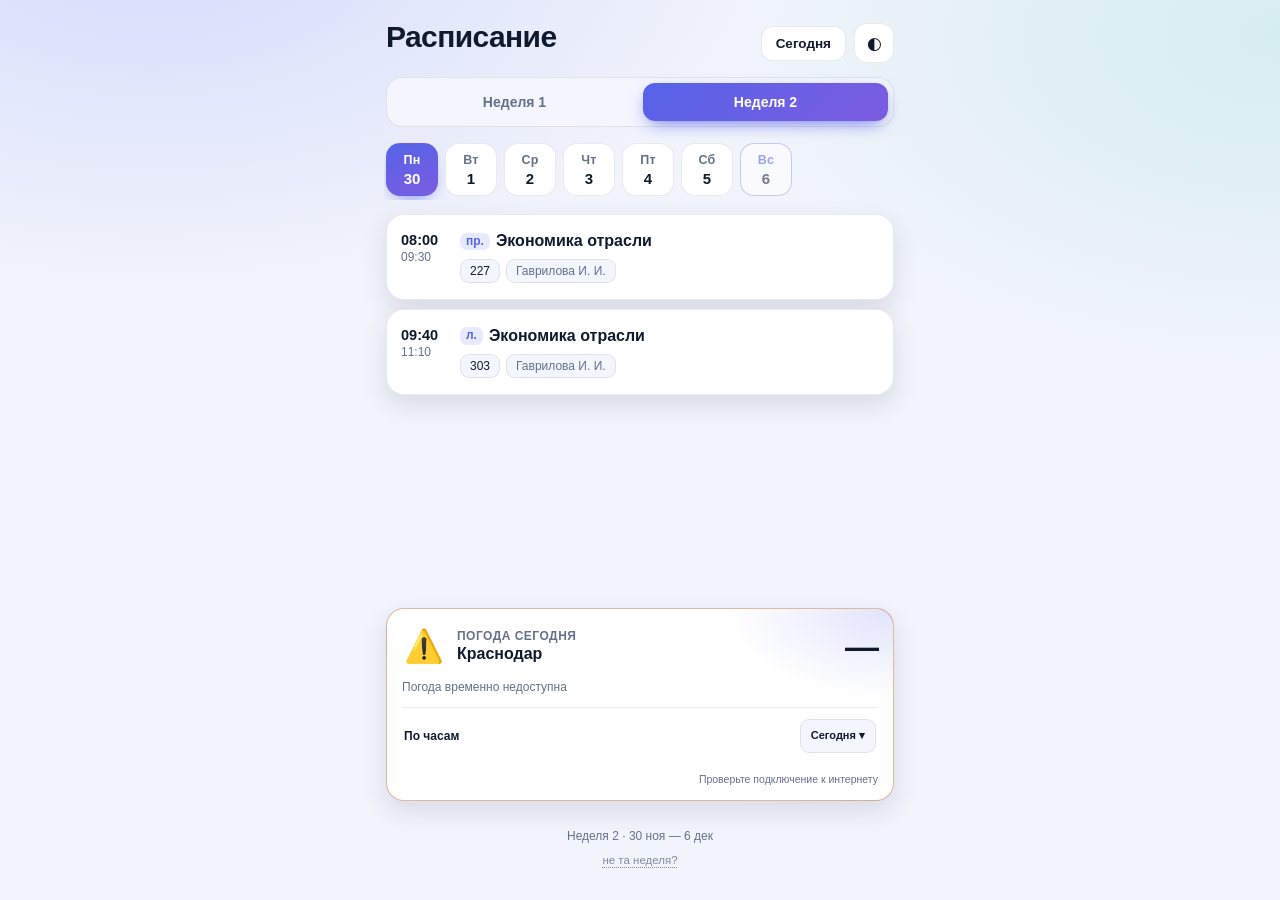
==== index.html @ 5aa841ea "Расписание 3.0" ====
<!doctype html>
<html lang="ru" data-theme="dark">
<head>
  <meta charset="utf-8">
  <meta name="viewport" content="width=device-width, initial-scale=1, viewport-fit=cover">
  <meta name="theme-color" content="#0d1220">
  <title>Расписание занятий</title>

  <link rel="manifest" href="manifest.webmanifest">
  <link rel="icon" href="icons/icon.svg" type="image/svg+xml">
  <link rel="apple-touch-icon" href="icons/icon-192.png">
  <meta name="apple-mobile-web-app-capable" content="yes">
  <meta name="mobile-web-app-capable" content="yes">
  <meta name="apple-mobile-web-app-status-bar-style" content="black-translucent">
  <meta name="apple-mobile-web-app-title" content="Расписание">

  <link rel="stylesheet" href="styles.css">
</head>
<body>
  <div class="app">
    <header class="topbar">
      <div class="titles">
        <h1>Расписание</h1>
        <p class="subtitle" id="groupName"></p>
      </div>
      <div class="topbar-actions">
        <button type="button" class="ghost-btn" id="todayBtn" hidden>Сегодня</button>
        <button type="button" class="icon-btn" id="themeBtn" aria-label="Сменить тему" title="Сменить тему">◐</button>
      </div>
    </header>

    <div class="week-switch" id="weekSwitch" role="tablist" aria-label="Выбор недели"></div>

    <nav class="day-tabs" id="dayTabs" aria-label="День недели"></nav>

    <main class="content" id="content"></main>

    <section class="weather-card is-loading" id="weatherCard" aria-labelledby="weatherTitle">
      <div class="weather-main">
        <div class="weather-icon" id="weatherIcon" aria-hidden="true">☀️</div>
        <div class="weather-heading">
          <p class="weather-kicker" id="weatherTitle">Погода сегодня</p>
          <p class="weather-place">Краснодар</p>
        </div>
        <div class="weather-temp" id="weatherTemp" aria-label="Температура">—</div>
      </div>
      <div class="weather-details" id="weatherDetails"></div>
      <div class="weather-forecast" id="weatherForecast" aria-label="Прогноз на ближайшие дни"></div>
      <div class="weather-hourly-block">
        <div class="weather-hourly-label">
          <span>По часам</span>
          <button type="button" class="weather-day-button" id="weatherDayButton" aria-haspopup="listbox" aria-expanded="false">Сегодня ▾</button>
        </div>
        <div class="weather-day-menu" id="weatherDayMenu" role="listbox" hidden></div>
        <div class="weather-hourly" id="weatherHourly" aria-label="Почасовой прогноз"></div>
      </div>
      <p class="weather-status" id="weatherStatus">Загружаем прогноз…</p>
    </section>

    <footer class="footnote" id="footnote"></footer>
  </div>

  <script src="schedule.js"></script>
  <script src="app.js"></script>
</body>
</html>
---- styles.css ----
:root {
  color-scheme: dark;
  --bg: #0d1220;
  --bg-glow-1: rgba(110, 130, 255, .18);
  --bg-glow-2: rgba(70, 200, 180, .12);
  --surface: #172033;
  --surface-2: #1e2942;
  --text: #e9eefb;
  --muted: #93a1c0;
  --line: rgba(255, 255, 255, .09);
  --accent: #7b8cff;
  --accent-2: #a78bfa;
  --accent-ink: #0b1020;
  --now: #4ade80;
  --radius: 18px;
  --shadow: 0 12px 32px rgba(0, 0, 0, .32);
}

html[data-theme="light"] {
  color-scheme: light;
  --bg: #f1f4fb;
  --bg-glow-1: rgba(110, 130, 255, .22);
  --bg-glow-2: rgba(70, 200, 180, .16);
  --surface: #ffffff;
  --surface-2: #f4f6fd;
  --text: #101a2e;
  --muted: #64708c;
  --line: rgba(16, 26, 46, .09);
  --accent: #5563e8;
  --accent-2: #7c5ce0;
  --accent-ink: #ffffff;
  --now: #12a05a;
  --shadow: 0 10px 26px rgba(30, 45, 80, .12);
}

* { box-sizing: border-box; }

html, body {
  margin: 0;
  padding: 0;
  min-height: 100%;
}

body {
  background:
    radial-gradient(900px 520px at 12% -8%, var(--bg-glow-1), transparent 70%),
    radial-gradient(760px 460px at 100% 4%, var(--bg-glow-2), transparent 72%),
    var(--bg);
  background-attachment: fixed;
  color: var(--text);
  font-family: -apple-system, BlinkMacSystemFont, "Segoe UI", Roboto, "Helvetica Neue", Arial, sans-serif;
  -webkit-font-smoothing: antialiased;
  -webkit-tap-highlight-color: transparent;
}

.app {
  max-width: 540px;
  margin: 0 auto;
  min-height: 100dvh;
  display: flex;
  flex-direction: column;
  gap: 14px;
  padding: calc(env(safe-area-inset-top, 0px) + 16px) 16px calc(env(safe-area-inset-bottom, 0px) + 28px);
}

/* ---------- шапка ---------- */

.topbar {
  display: flex;
  align-items: flex-start;
  justify-content: space-between;
  gap: 12px;
  padding-top: 4px;
}

.titles h1 {
  margin: 0;
  font-size: 27px;
  font-weight: 700;
  letter-spacing: -.02em;
}

.subtitle {
  margin: 4px 0 0;
  font-size: 13.5px;
  color: var(--muted);
  min-height: 18px;
}

.topbar-actions {
  display: flex;
  align-items: center;
  gap: 8px;
  padding-top: 3px;
}

.icon-btn {
  width: 40px;
  height: 40px;
  flex: none;
  border-radius: 13px;
  border: 1px solid var(--line);
  background: var(--surface);
  color: var(--text);
  font-size: 17px;
  line-height: 1;
  cursor: pointer;
  display: grid;
  place-items: center;
  transition: transform .12s ease, background .15s ease;
}

.icon-btn:active { transform: scale(.94); }

.icon-btn.is-off {
  opacity: .45;
  filter: grayscale(.4);
}

.ghost-btn {
  border: 1px solid var(--line);
  background: var(--surface);
  color: var(--text);
  font: inherit;
  font-size: 13.5px;
  font-weight: 600;
  padding: 9px 14px;
  border-radius: 12px;
  cursor: pointer;
  transition: transform .12s ease;
}

.ghost-btn:active { transform: scale(.96); }

/* ---------- погода ---------- */

.weather-card {
  padding: 15px;
  border: 1px solid color-mix(in srgb, var(--accent) 28%, var(--line));
  border-radius: var(--radius);
  background:
    radial-gradient(220px 120px at 100% 0%, color-mix(in srgb, var(--accent) 18%, transparent), transparent 75%),
    var(--surface);
  box-shadow: var(--shadow);
}

.weather-main {
  display: flex;
  align-items: center;
  gap: 11px;
}

.weather-icon {
  width: 44px;
  height: 44px;
  display: grid;
  place-items: center;
  flex: none;
  font-size: 32px;
  line-height: 1;
}

.weather-heading { min-width: 0; }

.weather-kicker {
  margin: 0;
  font-size: 12px;
  color: var(--muted);
  text-transform: uppercase;
  letter-spacing: .04em;
  font-weight: 700;
}

.weather-place {
  margin: 2px 0 0;
  font-size: 16px;
  font-weight: 700;
}

.weather-temp {
  margin-left: auto;
  font-size: 34px;
  font-weight: 750;
  line-height: 1;
  letter-spacing: -.03em;
  font-variant-numeric: tabular-nums;
}

.weather-details {
  display: flex;
  flex-wrap: wrap;
  gap: 6px 10px;
  margin-top: 12px;
  color: var(--muted);
  font-size: 12px;
}

.weather-details span:not(:first-child)::before {
  content: '·';
  margin-right: 10px;
  color: var(--accent);
}

.weather-forecast {
  display: none;
}

.weather-day {
  min-width: 0;
  display: flex;
  flex-direction: column;
  align-items: center;
  gap: 4px;
  padding: 9px 5px 8px;
  border-radius: 12px;
  background: var(--surface-2);
  border: 1px solid var(--line);
  text-align: center;
}

.weather-day-name {
  font-size: 11px;
  color: var(--muted);
  text-transform: capitalize;
}

.weather-day-icon { font-size: 22px; line-height: 1.1; }

.weather-day-temp {
  font-size: 14px;
  font-weight: 700;
  font-variant-numeric: tabular-nums;
}

.weather-day-temp small {
  color: var(--muted);
  font-size: 12px;
  font-weight: 500;
}

.weather-day-rain {
  min-height: 14px;
  color: var(--muted);
  font-size: 10px;
  white-space: nowrap;
}

.weather-hourly-block {
  margin-top: 13px;
  padding-top: 11px;
  border-top: 1px solid var(--line);
}

.weather-hourly-label {
  display: flex;
  align-items: center;
  justify-content: space-between;
  gap: 8px;
  padding: 0 2px;
  color: var(--text);
  font-size: 12px;
  font-weight: 700;
}

.weather-day-button {
  min-height: 34px;
  padding: 6px 10px;
  border: 1px solid var(--line);
  border-radius: 9px;
  background: var(--surface-2);
  color: var(--text);
  font: inherit;
  font-size: 11px;
  font-weight: 650;
  cursor: pointer;
}

.weather-day-button:active { transform: scale(.97); }

.weather-day-menu {
  display: flex;
  flex-wrap: wrap;
  gap: 6px;
  margin-top: 8px;
  padding: 7px;
  border: 1px solid var(--line);
  border-radius: 11px;
  background: var(--surface-2);
}

.weather-day-menu[hidden] { display: none; }

.weather-day-option {
  flex: 1 1 70px;
  min-height: 32px;
  padding: 6px 8px;
  border: 1px solid var(--line);
  border-radius: 8px;
  background: var(--surface);
  color: var(--muted);
  font: inherit;
  font-size: 11px;
  cursor: pointer;
}

.weather-day-option[aria-selected="true"] {
  border-color: transparent;
  background: linear-gradient(135deg, var(--accent), var(--accent-2));
  color: var(--accent-ink);
}

.weather-hourly {
  display: flex;
  gap: 7px;
  overflow-x: auto;
  padding: 8px 2px 2px;
  scrollbar-width: thin;
  scrollbar-color: var(--accent) transparent;
  -webkit-overflow-scrolling: touch;
}

.weather-hourly::-webkit-scrollbar { height: 4px; }
.weather-hourly::-webkit-scrollbar-thumb { background: var(--accent); border-radius: 99px; }

.weather-hour {
  flex: 0 0 57px;
  display: flex;
  flex-direction: column;
  align-items: center;
  gap: 4px;
  padding: 7px 4px 6px;
  border: 1px solid var(--line);
  border-radius: 10px;
  background: var(--surface-2);
  text-align: center;
}

.weather-hour-time {
  color: var(--muted);
  font-size: 10px;
  white-space: nowrap;
}

.weather-hour-icon { font-size: 20px; line-height: 1.1; }
.weather-hour strong { font-size: 13px; font-variant-numeric: tabular-nums; }
.weather-hour-rain { color: var(--muted); font-size: 10px; }
.weather-hourly-empty { color: var(--muted); font-size: 11px; padding: 8px 2px; }

.weather-status {
  margin: 10px 0 0;
  color: var(--muted);
  font-size: 10.5px;
  text-align: right;
}

.weather-card.is-loading { opacity: .72; }
.weather-card.is-error { border-color: color-mix(in srgb, var(--orange, #d5803b) 45%, var(--line)); }

/* ---------- переключатель недель ---------- */

.week-switch {
  display: flex;
  gap: 6px;
  padding: 5px;
  background: var(--surface-2);
  border: 1px solid var(--line);
  border-radius: 16px;
}

.week-switch button {
  flex: 1 1 0;
  min-width: 0;
  padding: 11px 8px;
  border: 0;
  border-radius: 12px;
  background: transparent;
  color: var(--muted);
  font: inherit;
  font-size: 14px;
  font-weight: 600;
  white-space: nowrap;
  overflow: hidden;
  text-overflow: ellipsis;
  cursor: pointer;
  transition: background .18s ease, color .18s ease, box-shadow .18s ease;
}

.week-switch button[aria-selected="true"] {
  background: linear-gradient(135deg, var(--accent), var(--accent-2));
  color: var(--accent-ink);
  box-shadow: 0 6px 18px -6px var(--accent);
}

/* ---------- дни ---------- */

.day-tabs {
  display: flex;
  gap: 7px;
  overflow-x: auto;
  overflow-y: hidden;
  scrollbar-width: none;
  -webkit-overflow-scrolling: touch;
  padding: 2px 2px 4px;
  margin: 0 -2px;
}

.day-tabs::-webkit-scrollbar { display: none; }

.day-tab {
  flex: 0 0 auto;
  min-width: 52px;
  padding: 9px 10px 8px;
  border-radius: 14px;
  border: 1px solid var(--line);
  background: var(--surface);
  color: var(--muted);
  cursor: pointer;
  display: flex;
  flex-direction: column;
  align-items: center;
  gap: 3px;
  font: inherit;
  transition: background .18s ease, color .18s ease, transform .12s ease, border-color .18s ease;
}

.day-tab:active { transform: scale(.96); }

.day-tab .d-name {
  font-size: 12.5px;
  font-weight: 600;
  letter-spacing: .02em;
}

.day-tab .d-date {
  font-size: 15px;
  font-weight: 700;
  color: var(--text);
}

.day-tab[aria-current="true"] {
  border-color: color-mix(in srgb, var(--accent) 55%, transparent);
}

.day-tab.is-today .d-name { color: var(--accent); }

.day-tab[aria-selected="true"] {
  background: linear-gradient(160deg, var(--accent), var(--accent-2));
  border-color: transparent;
  color: var(--accent-ink);
  box-shadow: 0 8px 20px -10px var(--accent);
}

.day-tab[aria-selected="true"] .d-date,
.day-tab[aria-selected="true"] .d-name { color: var(--accent-ink); }

.day-tab.is-empty { opacity: .55; }

/* ---------- список пар ---------- */

.content {
  display: flex;
  flex-direction: column;
  gap: 9px;
  flex: 1 1 auto;
}

.content.still .lesson { animation: none; }

/* ---------- плашка-отчёт «до начала пары» ---------- */

.status {
  display: flex;
  flex-direction: column;
  gap: 2px;
  padding: 14px 16px;
  border-radius: var(--radius);
  border: 1px solid color-mix(in srgb, var(--accent) 38%, transparent);
  background:
    linear-gradient(180deg, color-mix(in srgb, var(--accent) 14%, transparent), transparent 70%),
    var(--surface);
  box-shadow: var(--shadow);
}

.status-label {
  font-size: 12px;
  font-weight: 600;
  letter-spacing: .04em;
  text-transform: uppercase;
  color: var(--muted);
}

.status-value {
  font-size: 30px;
  font-weight: 750;
  line-height: 1.15;
  letter-spacing: -.02em;
  color: var(--text);
  font-variant-numeric: tabular-nums;
}

.status-sub {
  font-size: 13px;
  color: var(--muted);
  overflow-wrap: anywhere;
}

.status-live {
  border-color: color-mix(in srgb, var(--now) 45%, transparent);
  background:
    linear-gradient(180deg, color-mix(in srgb, var(--now) 14%, transparent), transparent 70%),
    var(--surface);
}

.status-live .status-value { color: var(--now); }

.status-done {
  flex-direction: row;
  align-items: baseline;
  gap: 8px;
  border-color: var(--line);
  background: var(--surface);
  box-shadow: none;
}

.status-done .status-label { color: var(--text); }

.t-left {
  margin-top: 3px;
  font-size: 11px;
  font-weight: 700;
  color: var(--accent);
  white-space: nowrap;
}

.lesson.now .t-left { color: var(--now); }

.lesson {
  position: relative;
  display: flex;
  gap: 13px;
  align-items: flex-start;
  padding: 14px 14px 14px 12px;
  background: var(--surface);
  border: 1px solid var(--line);
  border-radius: var(--radius);
  box-shadow: var(--shadow);
  animation: rise .26s ease both;
}

@keyframes rise {
  from { opacity: 0; transform: translateY(6px); }
  to { opacity: 1; transform: none; }
}

.lesson.past { opacity: .5; }

.lesson.now {
  border-color: color-mix(in srgb, var(--now) 55%, transparent);
  box-shadow: 0 0 0 1px color-mix(in srgb, var(--now) 30%, transparent), var(--shadow);
}

.lesson-time {
  flex: 0 0 auto;
  display: flex;
  flex-direction: column;
  gap: 2px;
  padding-top: 1px;
  min-width: 46px;
  font-variant-numeric: tabular-nums;
}

.lesson-time .t-start {
  font-size: 14.5px;
  font-weight: 700;
}

.lesson-time .t-end {
  font-size: 12px;
  color: var(--muted);
}

.lesson-body {
  min-width: 0;
  flex: 1 1 auto;
}

.lesson-subject {
  margin: 0;
  font-size: 16px;
  font-weight: 650;
  line-height: 1.3;
  overflow-wrap: anywhere;
  padding-right: 54px;
}

.lesson-subject .kind {
  display: inline-block;
  margin-right: 6px;
  padding: 1px 6px;
  border-radius: 7px;
  background: var(--accent-soft, rgba(123, 140, 255, .18));
  color: var(--accent);
  font-size: 12px;
  font-weight: 700;
  vertical-align: 1.5px;
}

.lesson-meta {
  margin: 7px 0 0;
  display: flex;
  flex-wrap: wrap;
  gap: 6px;
}

.chip {
  display: inline-flex;
  align-items: center;
  gap: 4px;
  padding: 4px 9px;
  border-radius: 9px;
  background: var(--surface-2);
  border: 1px solid var(--line);
  font-size: 12px;
  color: var(--muted);
  font-weight: 500;
}

.chip.room { color: var(--text); }

.lesson-note {
  margin: 7px 0 0;
  font-size: 12.5px;
  color: var(--muted);
  font-style: italic;
}

.badge-now {
  position: absolute;
  top: 11px;
  right: 11px;
  font-size: 10.5px;
  font-weight: 700;
  letter-spacing: .04em;
  text-transform: uppercase;
  color: var(--now);
  background: color-mix(in srgb, var(--now) 14%, transparent);
  border: 1px solid color-mix(in srgb, var(--now) 35%, transparent);
  border-radius: 999px;
  padding: 3px 8px;
}

/* ---------- пустое состояние ---------- */

.empty {
  display: flex;
  flex-direction: column;
  align-items: center;
  justify-content: center;
  gap: 8px;
  text-align: center;
  padding: 52px 18px;
  color: var(--muted);
  border: 1px dashed var(--line);
  border-radius: var(--radius);
  background: color-mix(in srgb, var(--surface) 55%, transparent);
}

.empty .emoji { font-size: 34px; line-height: 1; }
.empty .title { font-size: 15.5px; font-weight: 650; color: var(--text); }
.empty .hint { font-size: 13px; max-width: 260px; line-height: 1.45; }

/* ---------- подвал ---------- */

.footnote {
  margin-top: auto;
  padding-top: 12px;
  display: flex;
  flex-direction: column;
  align-items: center;
  gap: 4px;
  font-size: 12px;
  color: var(--muted);
  line-height: 1.5;
}

.link-btn {
  border: 0;
  background: none;
  padding: 3px 6px;
  font: inherit;
  font-size: 11.5px;
  color: var(--muted);
  text-decoration: underline;
  text-decoration-style: dotted;
  text-underline-offset: 3px;
  cursor: pointer;
  opacity: .8;
}

.link-btn:active { opacity: 1; }

@media (min-width: 480px) {
  .titles h1 { font-size: 30px; }
  .lesson { padding: 16px 16px 16px 14px; }
}

@media (max-width: 370px) {
  .weather-details { gap: 5px 8px; }
  .weather-details span:not(:first-child)::before { margin-right: 8px; }
  .weather-day-rain { font-size: 9px; }
}

@media (prefers-reduced-motion: reduce) {
  *, *::before, *::after { animation: none !important; transition: none !important; }
}
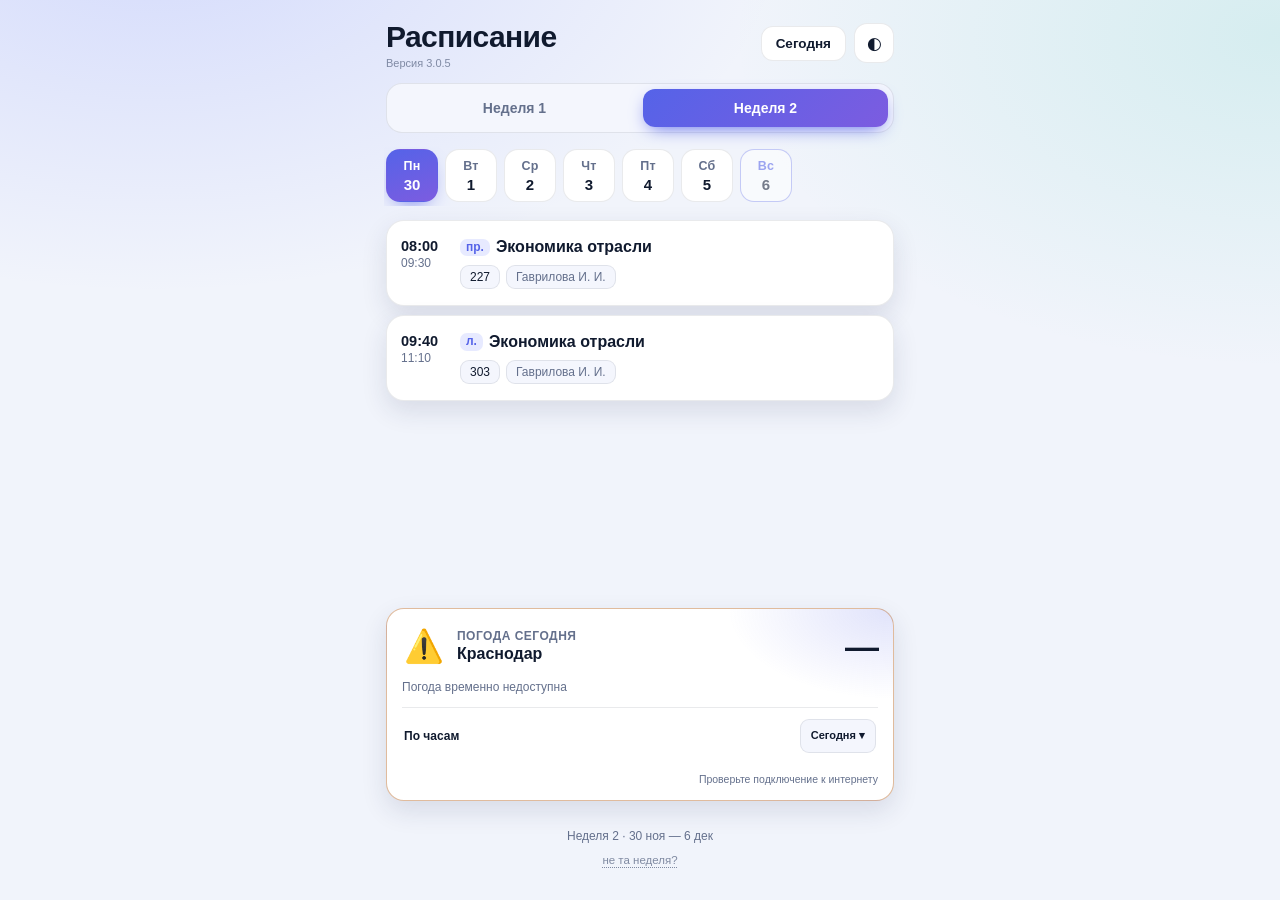
==== commit d64b67bd: "Добавить версию и обновление APK" ====
--- a/index.html
+++ b/index.html
@@ -22,10 +22,20 @@
       <div class="titles">
         <h1>Расписание</h1>
         <p class="subtitle" id="groupName"></p>
+        <p class="app-version" id="appVersion">Версия 3.0.5</p>
       </div>
       <div class="topbar-actions">
         <button type="button" class="ghost-btn" id="todayBtn" hidden>Сегодня</button>
-        <button type="button" class="icon-btn" id="themeBtn" aria-label="Сменить тему" title="Сменить тему">◐</button>
+        <div class="theme-picker">
+          <button type="button" class="icon-btn" id="themeBtn" aria-label="Выбрать тему" aria-expanded="false" title="Выбрать тему">◐</button>
+          <div class="theme-menu" id="themeMenu" role="menu" hidden>
+            <button type="button" role="menuitem" data-theme-option="dark"><span>🌌</span> Ночь</button>
+            <button type="button" role="menuitem" data-theme-option="light"><span>☁️</span> Светлая</button>
+            <button type="button" role="menuitem" data-theme-option="ocean"><span>🌊</span> Океан</button>
+            <button type="button" role="menuitem" data-theme-option="sunset"><span>🌅</span> Закат</button>
+            <button type="button" role="menuitem" data-theme-option="forest"><span>🌿</span> Лес</button>
+          </div>
+        </div>
       </div>
     </header>
 
@@ -60,6 +70,10 @@
     <footer class="footnote" id="footnote"></footer>
   </div>
 
+  <button type="button" class="app-update-btn" id="appUpdateBtn" hidden>
+    Обновить приложение
+  </button>
+
   <script src="schedule.js"></script>
   <script src="app.js"></script>
 </body>
--- a/styles.css
+++ b/styles.css
@@ -33,6 +33,57 @@
   --shadow: 0 10px 26px rgba(30, 45, 80, .12);
 }
 
+html[data-theme="ocean"] {
+  color-scheme: dark;
+  --bg: #071a2d;
+  --bg-glow-1: rgba(44, 190, 255, .2);
+  --bg-glow-2: rgba(52, 220, 190, .14);
+  --surface: #0d2a45;
+  --surface-2: #123b5d;
+  --text: #e5f7ff;
+  --muted: #8fb9cc;
+  --line: rgba(160, 225, 255, .14);
+  --accent: #49c6ff;
+  --accent-2: #5b8cff;
+  --accent-ink: #061522;
+  --now: #4adea0;
+  --shadow: 0 12px 32px rgba(0, 8, 20, .38);
+}
+
+html[data-theme="sunset"] {
+  color-scheme: dark;
+  --bg: #24131b;
+  --bg-glow-1: rgba(255, 128, 86, .22);
+  --bg-glow-2: rgba(218, 92, 202, .16);
+  --surface: #3a1f2b;
+  --surface-2: #51293a;
+  --text: #fff0f1;
+  --muted: #d4a8b1;
+  --line: rgba(255, 218, 225, .14);
+  --accent: #ff9060;
+  --accent-2: #d76bff;
+  --accent-ink: #2b1021;
+  --now: #72d6a1;
+  --shadow: 0 12px 32px rgba(28, 5, 18, .4);
+}
+
+html[data-theme="forest"] {
+  color-scheme: dark;
+  --bg: #0e1e19;
+  --bg-glow-1: rgba(86, 200, 135, .2);
+  --bg-glow-2: rgba(183, 213, 94, .12);
+  --surface: #153129;
+  --surface-2: #1d4234;
+  --text: #ecfff3;
+  --muted: #9dc4ac;
+  --line: rgba(195, 245, 208, .14);
+  --accent: #57c887;
+  --accent-2: #b3d65e;
+  --accent-ink: #092015;
+  --now: #71e2a5;
+  --shadow: 0 12px 32px rgba(3, 15, 9, .4);
+}
+
 * { box-sizing: border-box; }
 
 html, body {
@@ -87,12 +138,62 @@
   min-height: 18px;
 }
 
+.app-version {
+  margin: 3px 0 0;
+  color: var(--muted);
+  font-size: 11px;
+  opacity: .78;
+}
+
 .topbar-actions {
   display: flex;
   align-items: center;
   gap: 8px;
   padding-top: 3px;
 }
+
+.theme-picker {
+  position: relative;
+}
+
+.theme-menu {
+  position: absolute;
+  z-index: 30;
+  top: calc(100% + 8px);
+  right: 0;
+  display: flex;
+  flex-direction: column;
+  gap: 4px;
+  min-width: 150px;
+  padding: 6px;
+  border: 1px solid var(--line);
+  border-radius: 13px;
+  background: color-mix(in srgb, var(--surface) 96%, transparent);
+  box-shadow: var(--shadow);
+  backdrop-filter: blur(14px);
+}
+
+.theme-menu[hidden] { display: none; }
+
+.theme-menu button {
+  display: flex;
+  align-items: center;
+  gap: 8px;
+  min-height: 36px;
+  padding: 7px 9px;
+  border: 0;
+  border-radius: 9px;
+  background: transparent;
+  color: var(--text);
+  font: inherit;
+  font-size: 12px;
+  text-align: left;
+  cursor: pointer;
+}
+
+.theme-menu button:hover,
+.theme-menu button:focus-visible { background: var(--surface-2); }
+.theme-menu button span { width: 20px; font-size: 16px; text-align: center; }
 
 .icon-btn {
   width: 40px;
@@ -524,6 +625,64 @@
 
 .status-done .status-label { color: var(--text); }
 
+.tomorrow-preview {
+  display: flex;
+  flex-direction: column;
+  gap: 9px;
+  margin-top: 4px;
+}
+
+.tomorrow-tab {
+  display: flex;
+  align-items: center;
+  justify-content: space-between;
+  gap: 10px;
+  width: 100%;
+  min-height: 48px;
+  padding: 11px 14px;
+  border: 1px solid color-mix(in srgb, var(--accent) 42%, var(--line));
+  border-radius: var(--radius);
+  background:
+    linear-gradient(120deg, color-mix(in srgb, var(--accent) 16%, transparent), transparent 75%),
+    var(--surface);
+  color: var(--text);
+  font: inherit;
+  font-size: 13.5px;
+  font-weight: 700;
+  text-align: left;
+  cursor: pointer;
+  box-shadow: 0 8px 22px -14px var(--accent);
+}
+
+.tomorrow-tab:active { transform: scale(.985); }
+
+.tomorrow-date {
+  flex: none;
+  color: var(--accent);
+  font-size: 12px;
+  font-weight: 700;
+}
+
+.tomorrow-lessons {
+  display: flex;
+  flex-direction: column;
+  gap: 9px;
+}
+
+.tomorrow-lessons .lesson {
+  box-shadow: none;
+}
+
+.tomorrow-empty {
+  padding: 15px 16px;
+  border: 1px dashed var(--line);
+  border-radius: var(--radius);
+  color: var(--muted);
+  background: color-mix(in srgb, var(--surface) 70%, transparent);
+  font-size: 13px;
+  text-align: center;
+}
+
 .t-left {
   margin-top: 3px;
   font-size: 11px;
@@ -710,6 +869,34 @@
   .weather-day-rain { font-size: 9px; }
 }
 
+.app-update-btn {
+  position: fixed;
+  z-index: 20;
+  left: 50%;
+  bottom: calc(env(safe-area-inset-bottom, 0px) + 16px);
+  transform: translateX(-50%);
+  min-height: 44px;
+  max-width: calc(100vw - 32px);
+  padding: 11px 18px;
+  border: 1px solid color-mix(in srgb, var(--accent) 55%, transparent);
+  border-radius: 13px;
+  background: linear-gradient(135deg, var(--accent), var(--accent-2));
+  color: var(--accent-ink);
+  font: inherit;
+  font-size: 13px;
+  font-weight: 750;
+  box-shadow: 0 10px 28px color-mix(in srgb, var(--accent) 38%, transparent);
+  cursor: pointer;
+  animation: update-pop .22s ease both;
+}
+
+.app-update-btn:disabled { opacity: .75; cursor: wait; }
+
+@keyframes update-pop {
+  from { opacity: 0; transform: translate(-50%, 12px); }
+  to { opacity: 1; transform: translate(-50%, 0); }
+}
+
 @media (prefers-reduced-motion: reduce) {
   *, *::before, *::after { animation: none !important; transition: none !important; }
 }
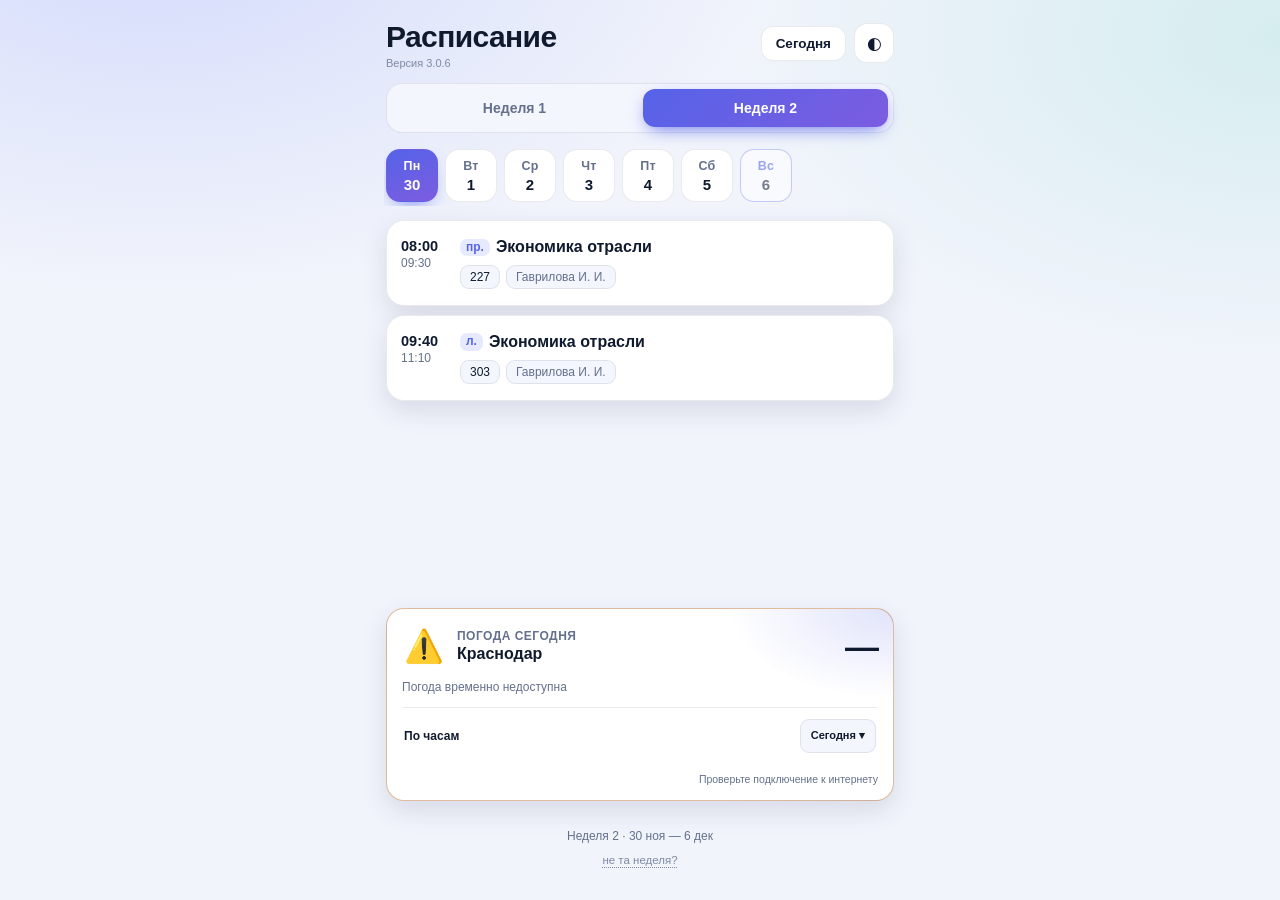
==== commit 41791b0f: "Добавить проверку обновлений и версию 3.0.6" ====
--- a/index.html
+++ b/index.html
@@ -22,7 +22,7 @@
       <div class="titles">
         <h1>Расписание</h1>
         <p class="subtitle" id="groupName"></p>
-        <p class="app-version" id="appVersion">Версия 3.0.5</p>
+        <p class="app-version" id="appVersion">Версия 3.0.6</p>
       </div>
       <div class="topbar-actions">
         <button type="button" class="ghost-btn" id="todayBtn" hidden>Сегодня</button>
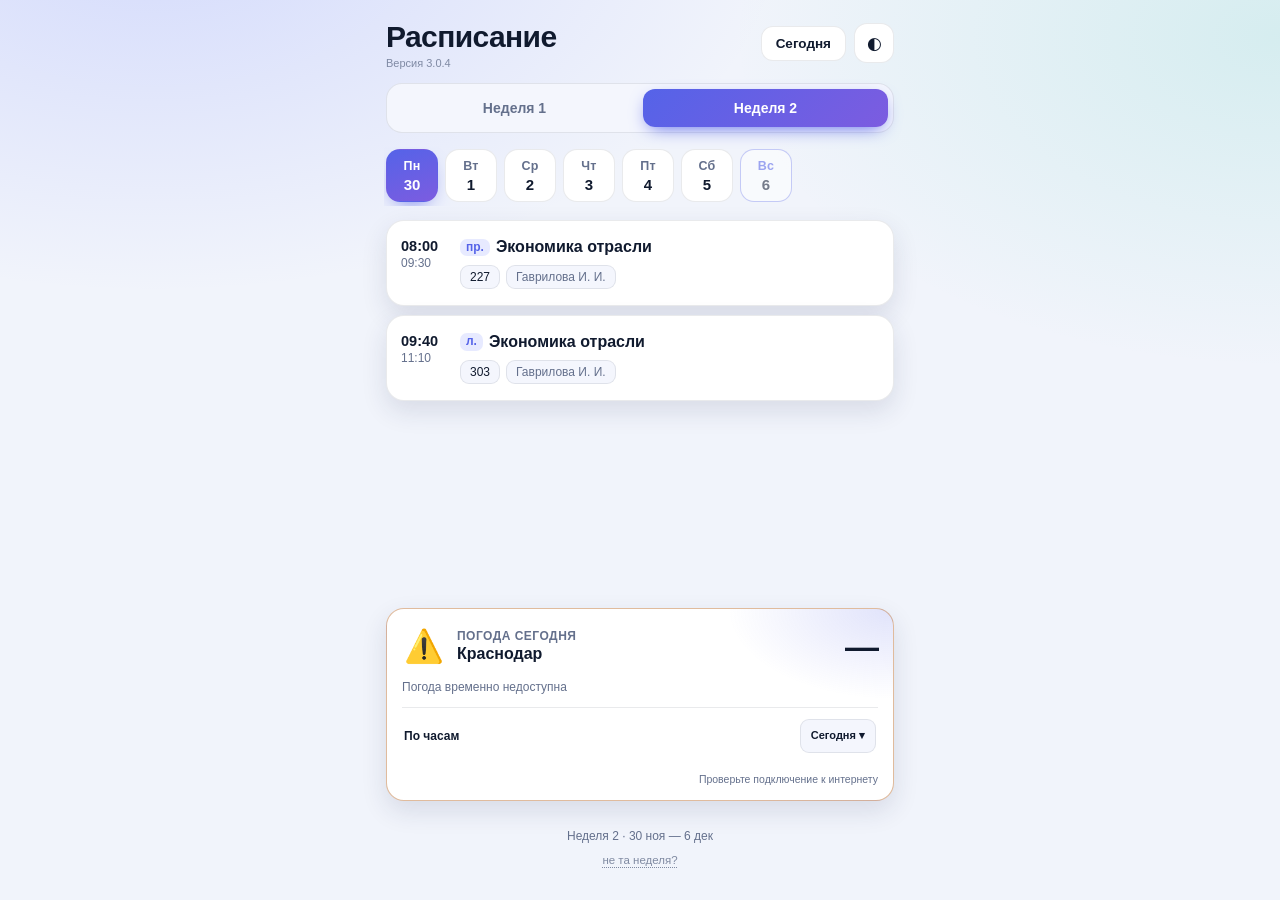
==== commit b4381ec4: "Вернуть номер версии приложения к 3.0.4" ====
--- a/index.html
+++ b/index.html
@@ -22,7 +22,7 @@
       <div class="titles">
         <h1>Расписание</h1>
         <p class="subtitle" id="groupName"></p>
-        <p class="app-version" id="appVersion">Версия 3.0.6</p>
+        <p class="app-version" id="appVersion">Версия 3.0.4</p>
       </div>
       <div class="topbar-actions">
         <button type="button" class="ghost-btn" id="todayBtn" hidden>Сегодня</button>
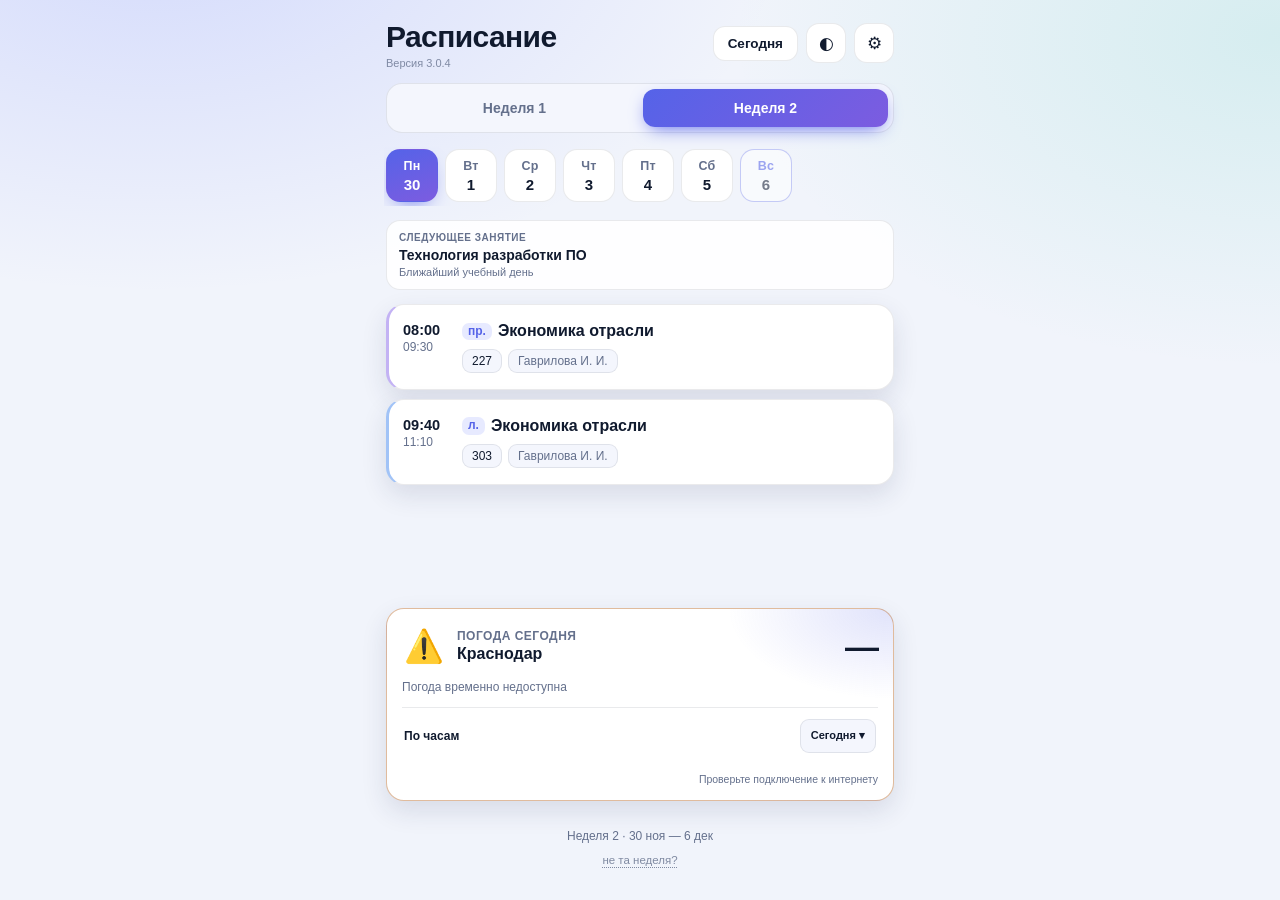
==== commit 49553fa6: "Добавить настройки виджетов и редактор расписания" ====
--- a/index.html
+++ b/index.html
@@ -36,12 +36,15 @@
             <button type="button" role="menuitem" data-theme-option="forest"><span>🌿</span> Лес</button>
           </div>
         </div>
+        <button type="button" class="icon-btn" id="settingsBtn" aria-label="Настройки" title="Настройки">⚙</button>
       </div>
     </header>
 
     <div class="week-switch" id="weekSwitch" role="tablist" aria-label="Выбор недели"></div>
 
     <nav class="day-tabs" id="dayTabs" aria-label="День недели"></nav>
+
+    <section class="widget-strip" id="widgetStrip" aria-label="Виджеты"></section>
 
     <main class="content" id="content"></main>
 
@@ -74,6 +77,55 @@
     Обновить приложение
   </button>
 
+  <div class="modal-backdrop" id="settingsBackdrop" hidden>
+    <section class="settings-panel" role="dialog" aria-modal="true" aria-labelledby="settingsTitle">
+      <div class="modal-header">
+        <div>
+          <p class="modal-kicker">Персонализация</p>
+          <h2 id="settingsTitle">Настройки</h2>
+        </div>
+        <button type="button" class="icon-btn" data-close-modal="settingsBackdrop" aria-label="Закрыть">×</button>
+      </div>
+
+      <div class="settings-section">
+        <h3>Виджеты на главном экране</h3>
+        <p class="settings-hint">Выберите компактные карточки, которые будут показываться над расписанием.</p>
+        <label class="setting-row"><input type="checkbox" data-widget="next" checked><span><b>Ближайшая пара</b><small>Следующее занятие и время до него</small></span></label>
+        <label class="setting-row"><input type="checkbox" data-widget="today"><span><b>Итоги дня</b><small>Количество пар и первая пара</small></span></label>
+        <label class="setting-row"><input type="checkbox" data-widget="weather"><span><b>Погода</b><small>Температура в Краснодаре</small></span></label>
+      </div>
+
+      <div class="settings-section">
+        <h3>Поведение</h3>
+        <label class="setting-row"><input type="checkbox" id="nearestDaySetting" checked><span><b>Открывать ближайший учебный день</b><small>Пропускать выходные и пустые дни</small></span></label>
+      </div>
+
+      <div class="settings-section settings-actions">
+        <button type="button" class="settings-action" id="editScheduleBtn"><span>✎</span><span><b>Редактировать расписание</b><small>Пары, кабинеты и преподаватели</small></span><span>›</span></button>
+        <button type="button" class="settings-action" id="resetScheduleBtn"><span>↺</span><span><b>Сбросить изменения</b><small>Вернуть исходное расписание</small></span><span>›</span></button>
+      </div>
+    </section>
+  </div>
+
+  <div class="modal-backdrop" id="editorBackdrop" hidden>
+    <section class="settings-panel editor-panel" role="dialog" aria-modal="true" aria-labelledby="editorTitle">
+      <div class="modal-header">
+        <div>
+          <p class="modal-kicker">Локальные изменения</p>
+          <h2 id="editorTitle">Редактор расписания</h2>
+        </div>
+        <button type="button" class="icon-btn" data-close-modal="editorBackdrop" aria-label="Закрыть">×</button>
+      </div>
+      <div class="editor-selects">
+        <label>Неделя<select id="editorWeek"></select></label>
+        <label>День<select id="editorDay"></select></label>
+      </div>
+      <div id="editorLessons" class="editor-lessons"></div>
+      <button type="button" class="primary-btn" id="addLessonBtn">＋ Добавить пару</button>
+      <p class="settings-hint">Изменения сохраняются только на этом устройстве.</p>
+    </section>
+  </div>
+
   <script src="schedule.js"></script>
   <script src="app.js"></script>
 </body>
--- a/styles.css
+++ b/styles.css
@@ -233,6 +233,82 @@
 
 .ghost-btn:active { transform: scale(.96); }
 
+.widget-strip {
+  display: grid;
+  grid-template-columns: repeat(2, minmax(0, 1fr));
+  gap: 8px;
+}
+
+.widget-strip:empty { display: none; }
+
+.widget-card {
+  min-width: 0;
+  padding: 11px 12px;
+  border: 1px solid var(--line);
+  border-radius: 14px;
+  background: color-mix(in srgb, var(--surface) 88%, transparent);
+  color: var(--text);
+}
+
+.widget-card-wide { grid-column: 1 / -1; }
+.widget-card-kicker { margin: 0 0 4px; color: var(--muted); font-size: 10px; font-weight: 700; text-transform: uppercase; letter-spacing: .05em; }
+.widget-card-value { margin: 0; font-size: 14px; font-weight: 700; overflow-wrap: anywhere; }
+.widget-card-meta { margin: 3px 0 0; color: var(--muted); font-size: 11px; }
+
+.modal-backdrop {
+  position: fixed;
+  z-index: 50;
+  inset: 0;
+  display: flex;
+  align-items: flex-end;
+  justify-content: center;
+  padding: 12px;
+  background: rgba(4, 8, 18, .62);
+  backdrop-filter: blur(8px);
+}
+
+.modal-backdrop[hidden] { display: none; }
+
+.settings-panel {
+  width: min(100%, 540px);
+  max-height: min(88dvh, 720px);
+  overflow-y: auto;
+  padding: 18px;
+  border: 1px solid color-mix(in srgb, var(--accent) 35%, var(--line));
+  border-radius: 22px;
+  background: var(--surface);
+  color: var(--text);
+  box-shadow: 0 18px 60px rgba(0, 0, 0, .42);
+}
+
+.modal-header { display: flex; align-items: flex-start; justify-content: space-between; gap: 14px; }
+.modal-header h2 { margin: 0; font-size: 23px; }
+.modal-kicker { margin: 0 0 4px; color: var(--accent); font-size: 11px; font-weight: 700; text-transform: uppercase; letter-spacing: .06em; }
+.settings-section { margin-top: 20px; padding-top: 16px; border-top: 1px solid var(--line); }
+.settings-section h3 { margin: 0; font-size: 14px; }
+.settings-hint { margin: 6px 0 10px; color: var(--muted); font-size: 12px; line-height: 1.45; }
+.setting-row { display: flex; align-items: flex-start; gap: 10px; padding: 10px 0; cursor: pointer; }
+.setting-row input { width: 19px; height: 19px; flex: none; accent-color: var(--accent); }
+.setting-row span { display: flex; flex-direction: column; gap: 3px; min-width: 0; }
+.setting-row b { font-size: 13px; }
+.setting-row small, .settings-action small { color: var(--muted); font-size: 11px; }
+.settings-actions { display: flex; flex-direction: column; gap: 7px; }
+.settings-action { display: grid; grid-template-columns: 26px 1fr 16px; align-items: center; gap: 8px; width: 100%; padding: 11px 10px; border: 1px solid var(--line); border-radius: 12px; background: var(--surface-2); color: var(--text); font: inherit; text-align: left; cursor: pointer; }
+.settings-action > span:first-child { color: var(--accent); font-size: 18px; text-align: center; }
+.settings-action > span:nth-child(2) { display: flex; flex-direction: column; gap: 3px; }
+.editor-panel { max-height: 92dvh; }
+.editor-selects { display: grid; grid-template-columns: 1fr 1fr; gap: 8px; margin-top: 18px; }
+.editor-selects label, .editor-card label { display: flex; flex-direction: column; gap: 5px; color: var(--muted); font-size: 11px; font-weight: 700; }
+.editor-selects select, .editor-card input, .editor-card select { min-width: 0; min-height: 40px; padding: 8px 9px; border: 1px solid var(--line); border-radius: 9px; background: var(--surface-2); color: var(--text); font: inherit; font-size: 12px; }
+.editor-lessons { display: flex; flex-direction: column; gap: 10px; margin: 14px 0; }
+.editor-card { padding: 12px; border: 1px solid var(--line); border-radius: 13px; background: color-mix(in srgb, var(--surface-2) 72%, transparent); }
+.editor-grid { display: grid; grid-template-columns: 1fr 1fr; gap: 8px; }
+.editor-grid-wide { grid-column: 1 / -1; }
+.editor-card-actions { display: flex; justify-content: flex-end; gap: 7px; margin-top: 9px; }
+.editor-card button { min-height: 34px; padding: 6px 10px; border: 1px solid var(--line); border-radius: 8px; background: var(--surface); color: var(--muted); font: inherit; font-size: 11px; cursor: pointer; }
+.editor-card button.delete { color: #e98c87; }
+.primary-btn { width: 100%; min-height: 44px; border: 0; border-radius: 11px; background: linear-gradient(135deg, var(--accent), var(--accent-2)); color: var(--accent-ink); font: inherit; font-size: 13px; font-weight: 750; cursor: pointer; }
+
 /* ---------- погода ---------- */
 
 .weather-card {
@@ -692,6 +768,12 @@
 }
 
 .lesson.now .t-left { color: var(--now); }
+
+.lesson.category-lecture { border-left: 3px solid color-mix(in srgb, #6ea8ff 58%, var(--line)); }
+.lesson.category-practice { border-left: 3px solid color-mix(in srgb, #a78bfa 58%, var(--line)); }
+.lesson.category-lab { border-left: 3px solid color-mix(in srgb, #72c99a 58%, var(--line)); }
+.lesson.category-sport { border-left: 3px solid color-mix(in srgb, #deaa69 58%, var(--line)); }
+.lesson.category-other { border-left: 3px solid color-mix(in srgb, var(--accent) 42%, var(--line)); }
 
 .lesson {
   position: relative;
